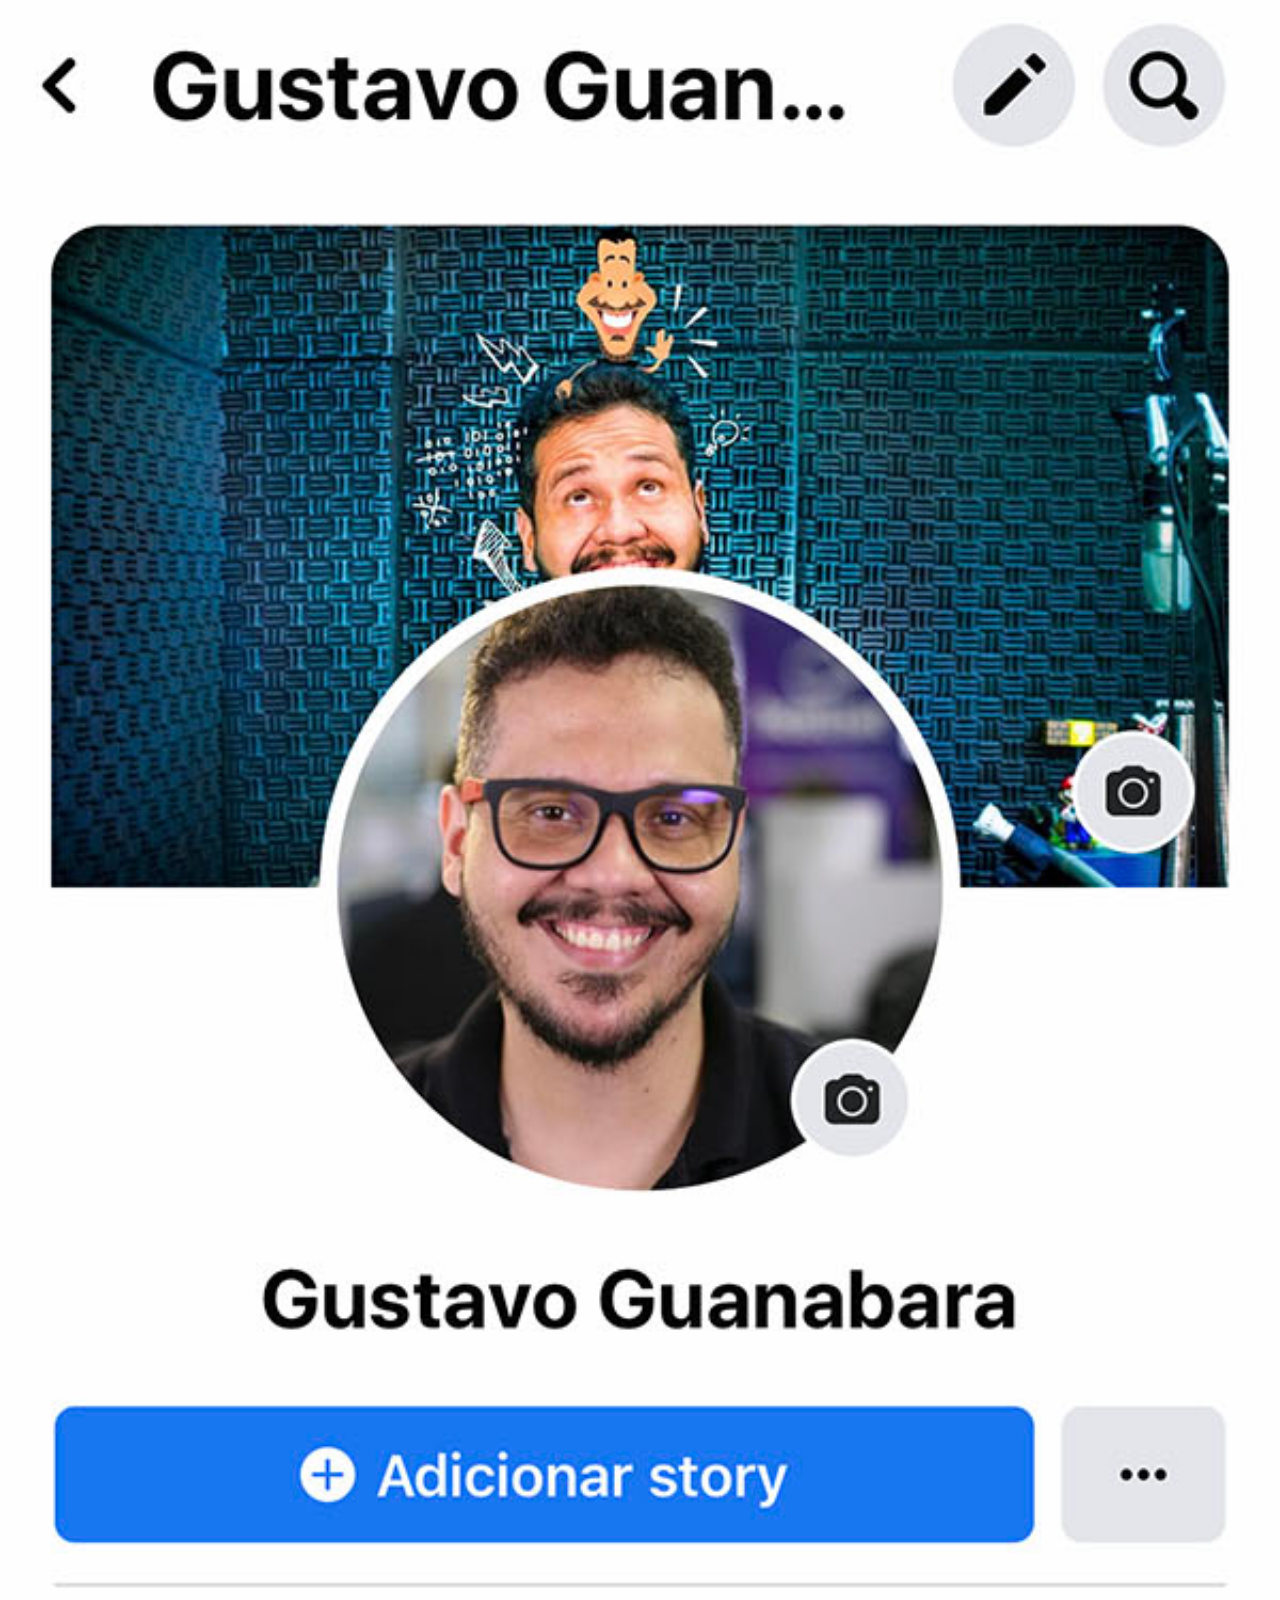
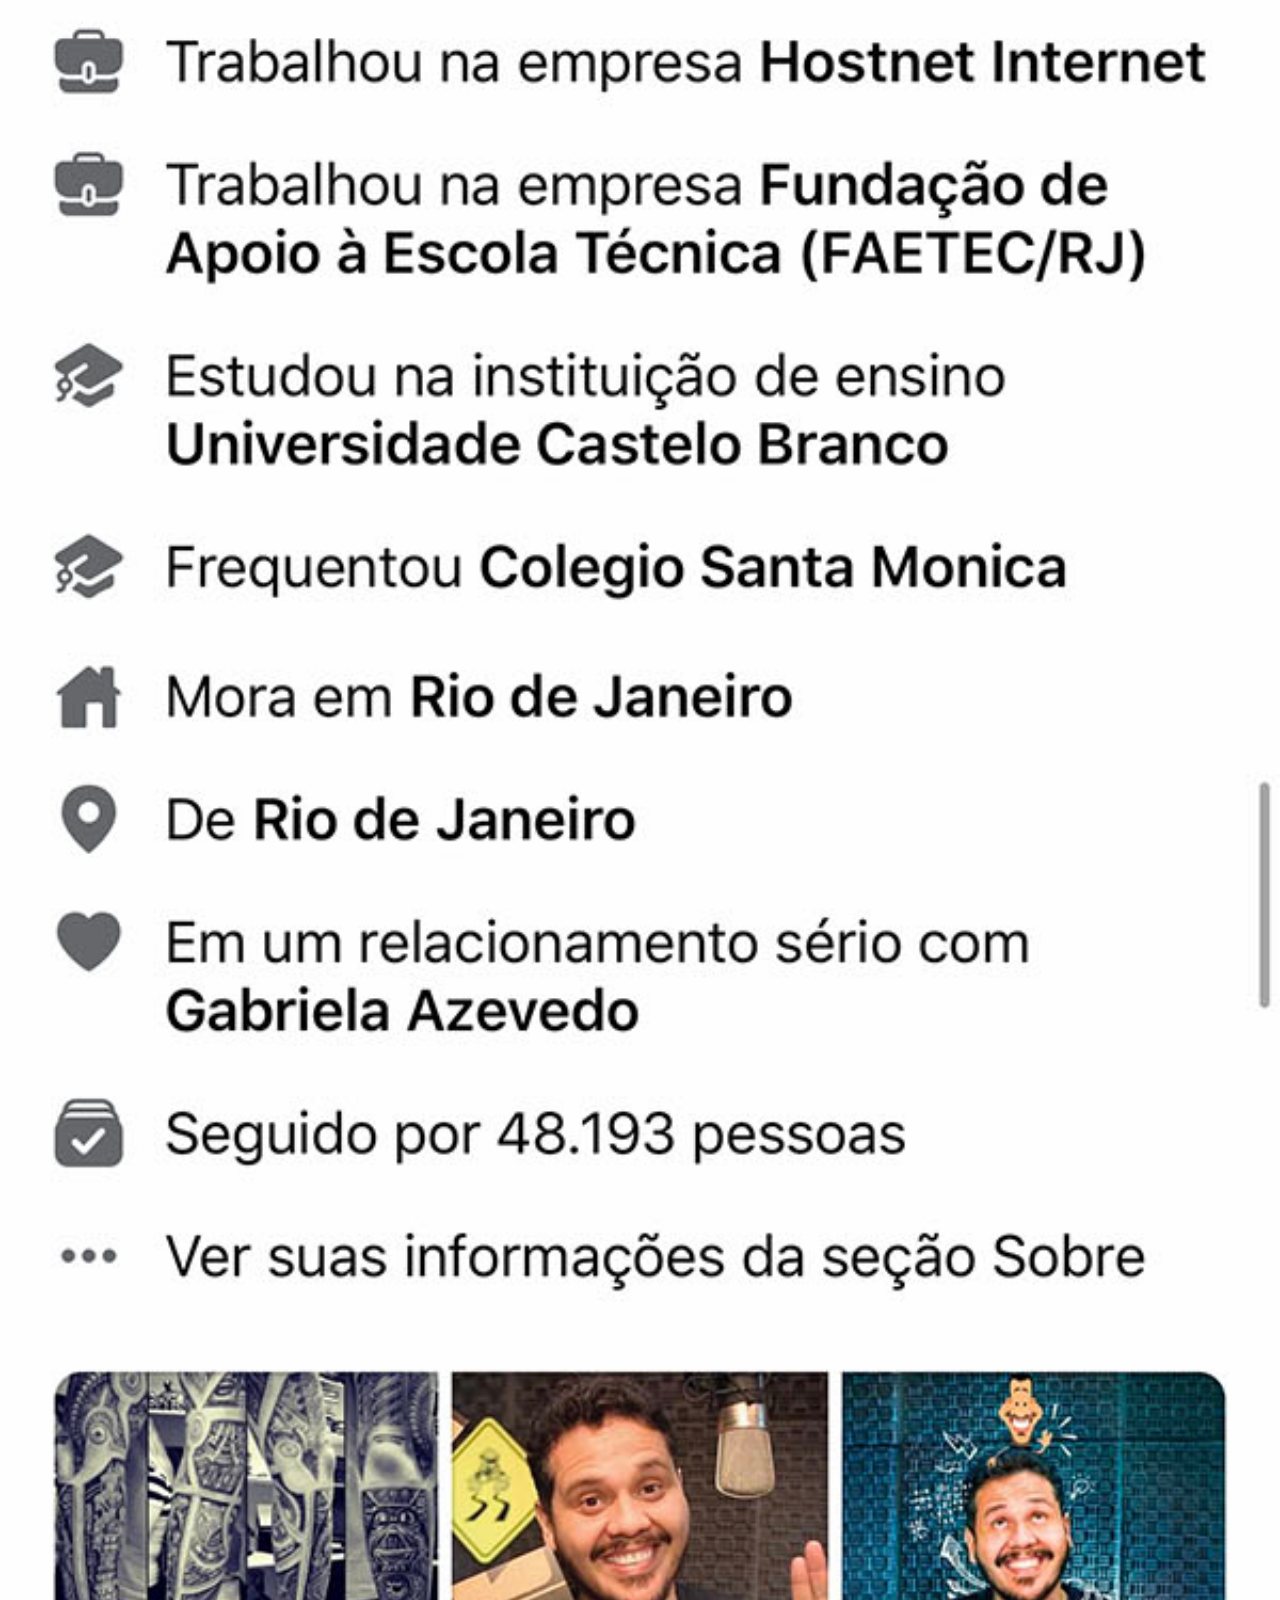
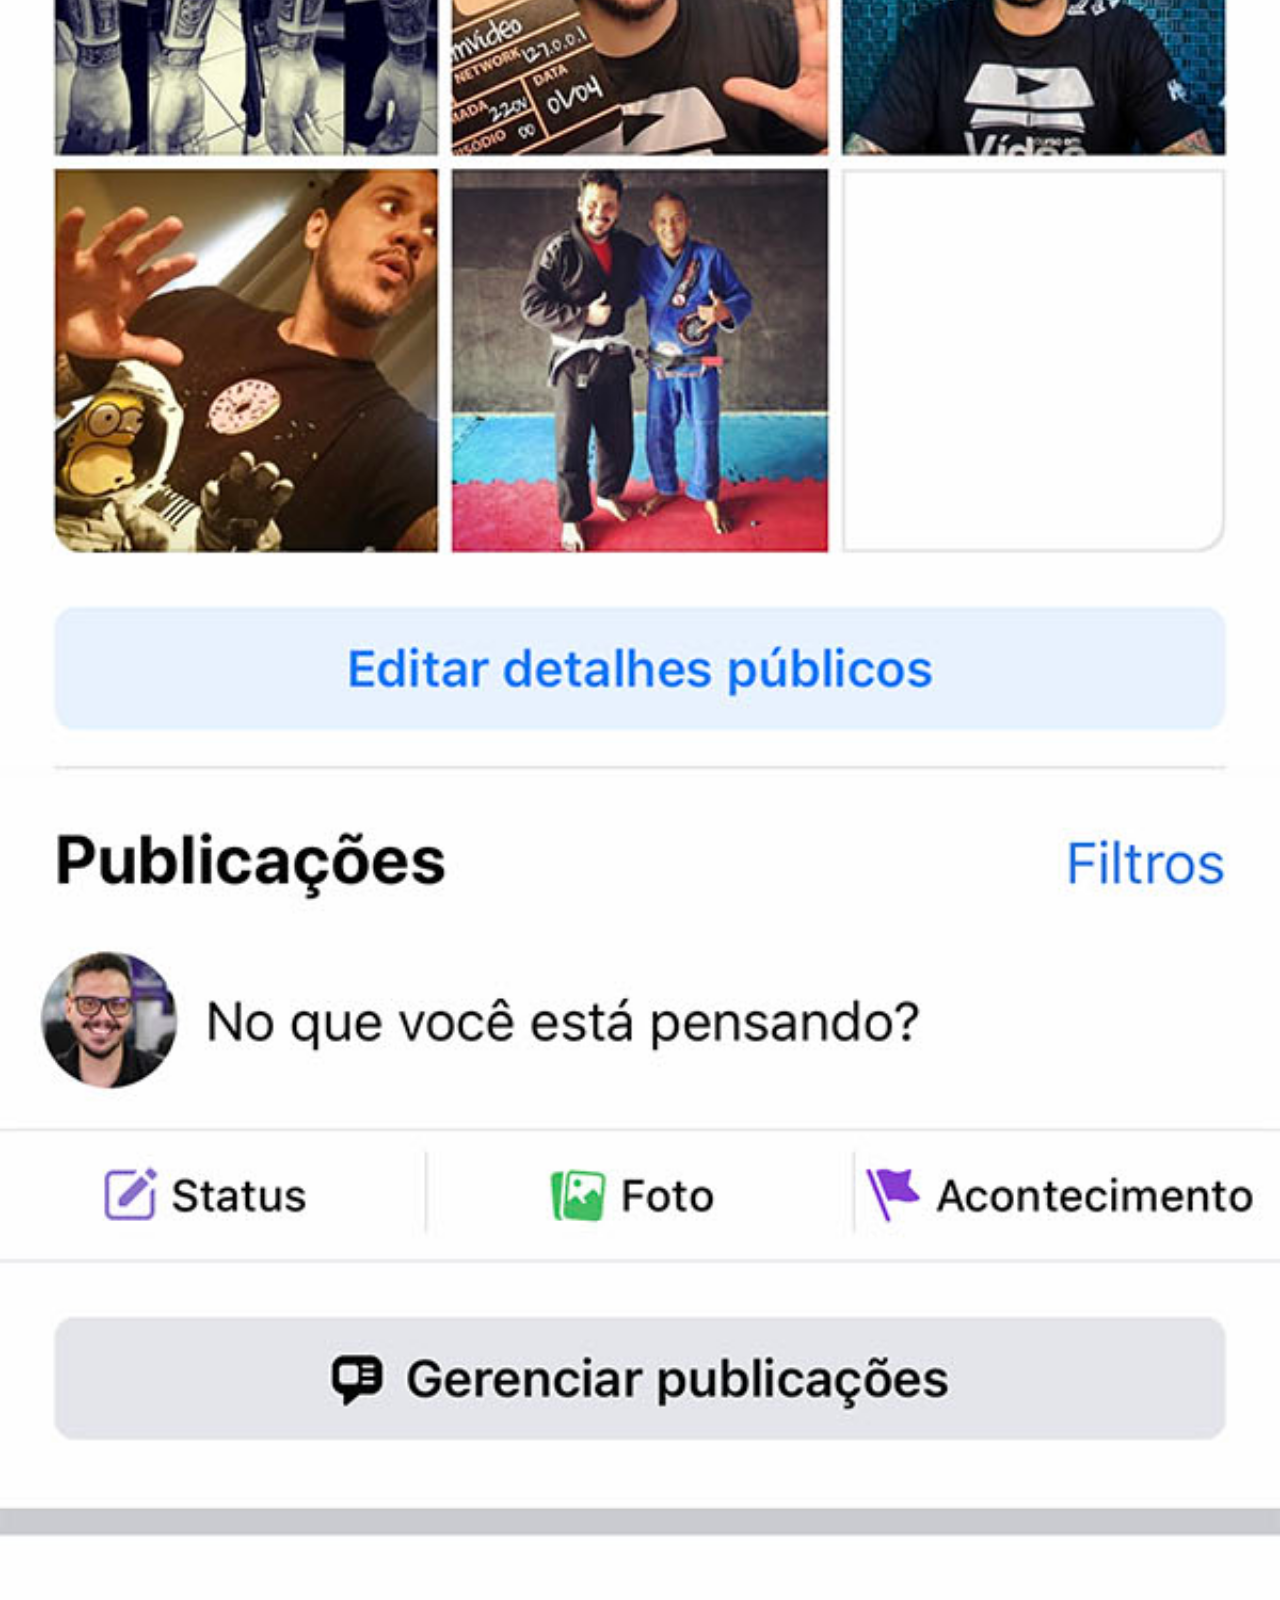
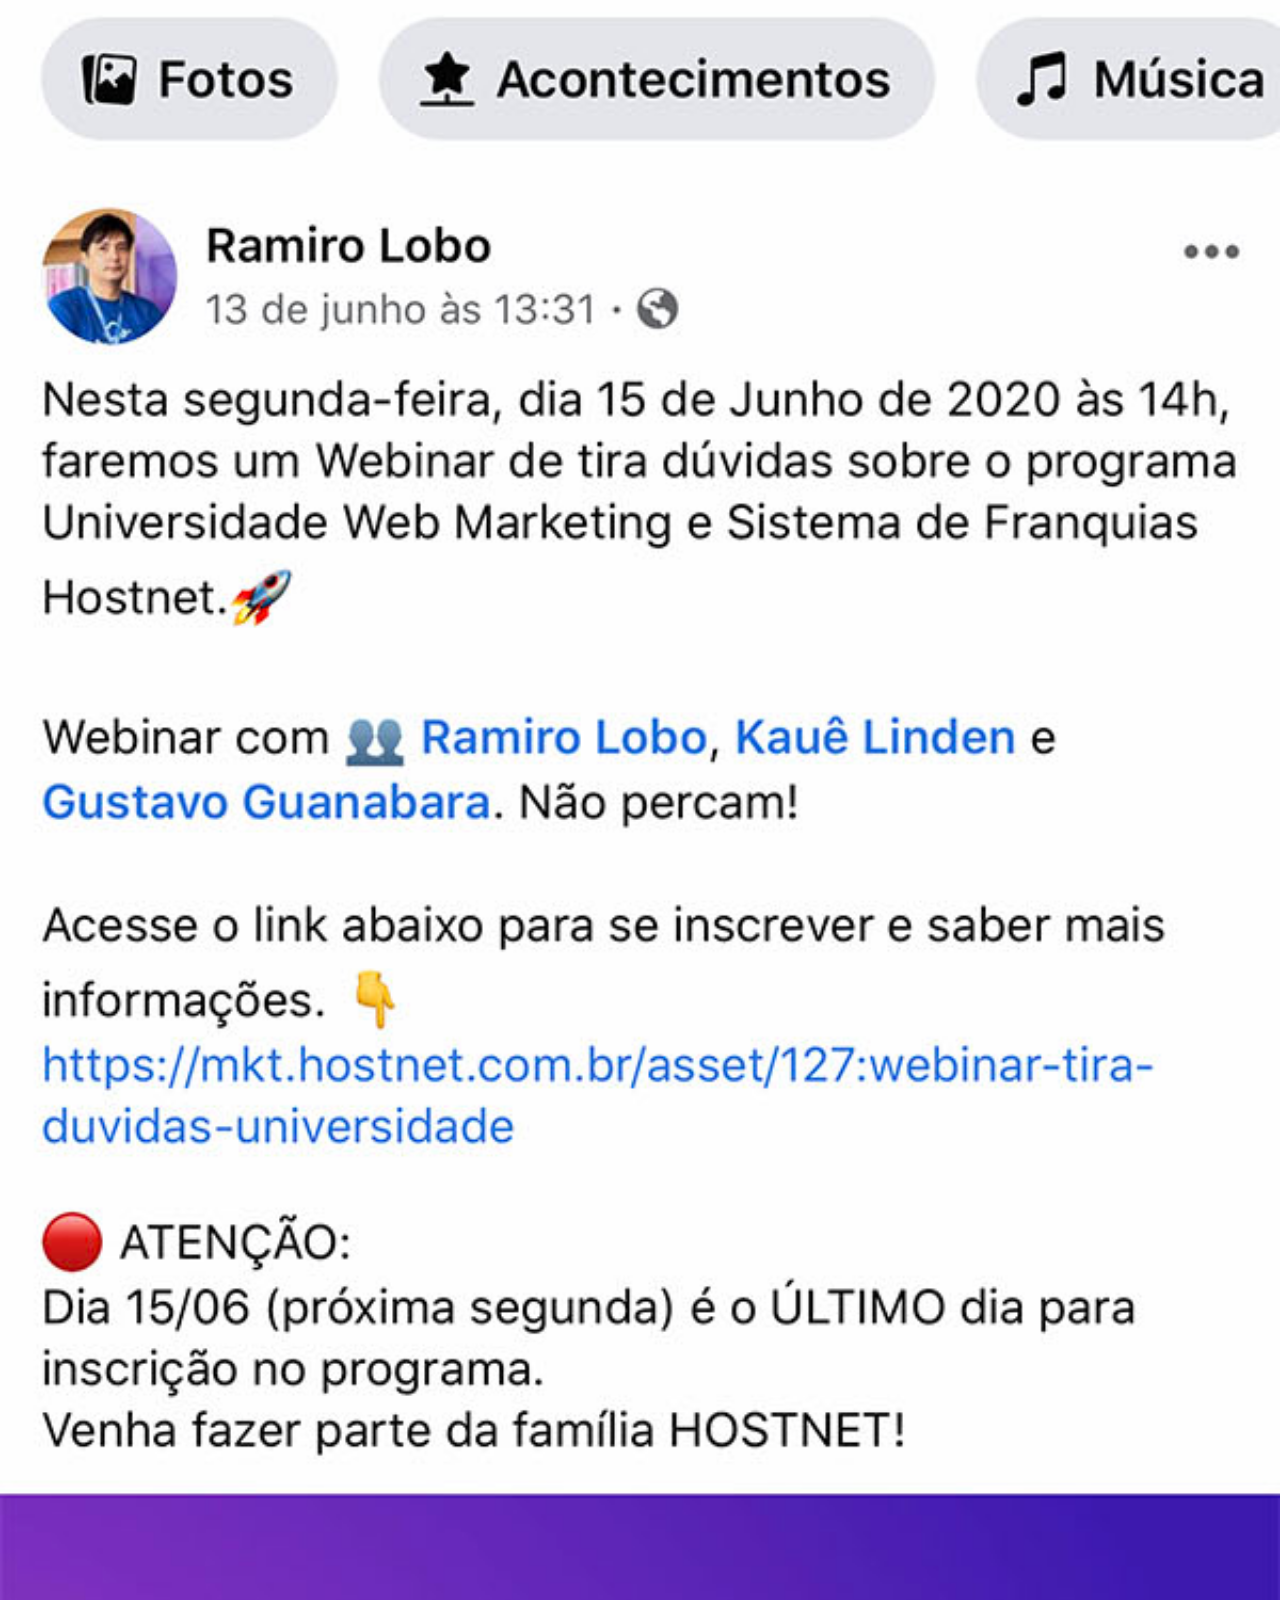
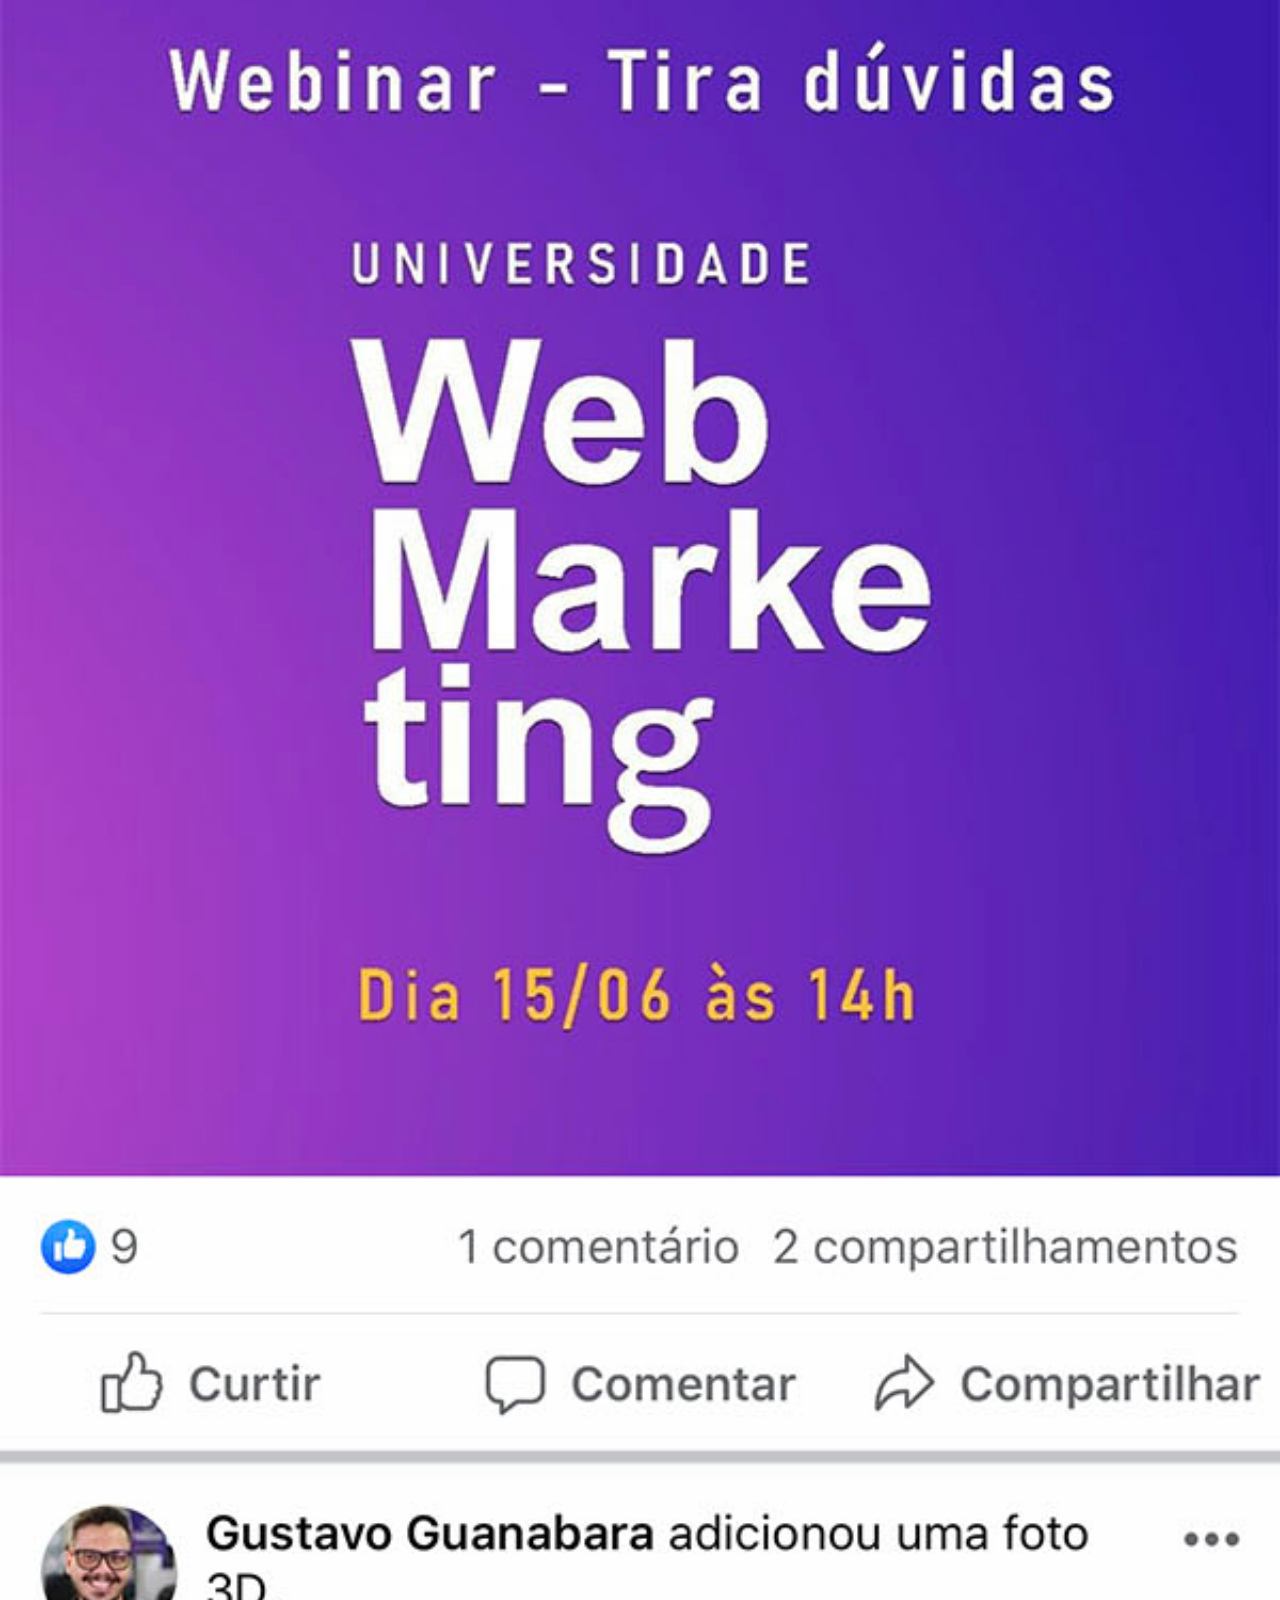
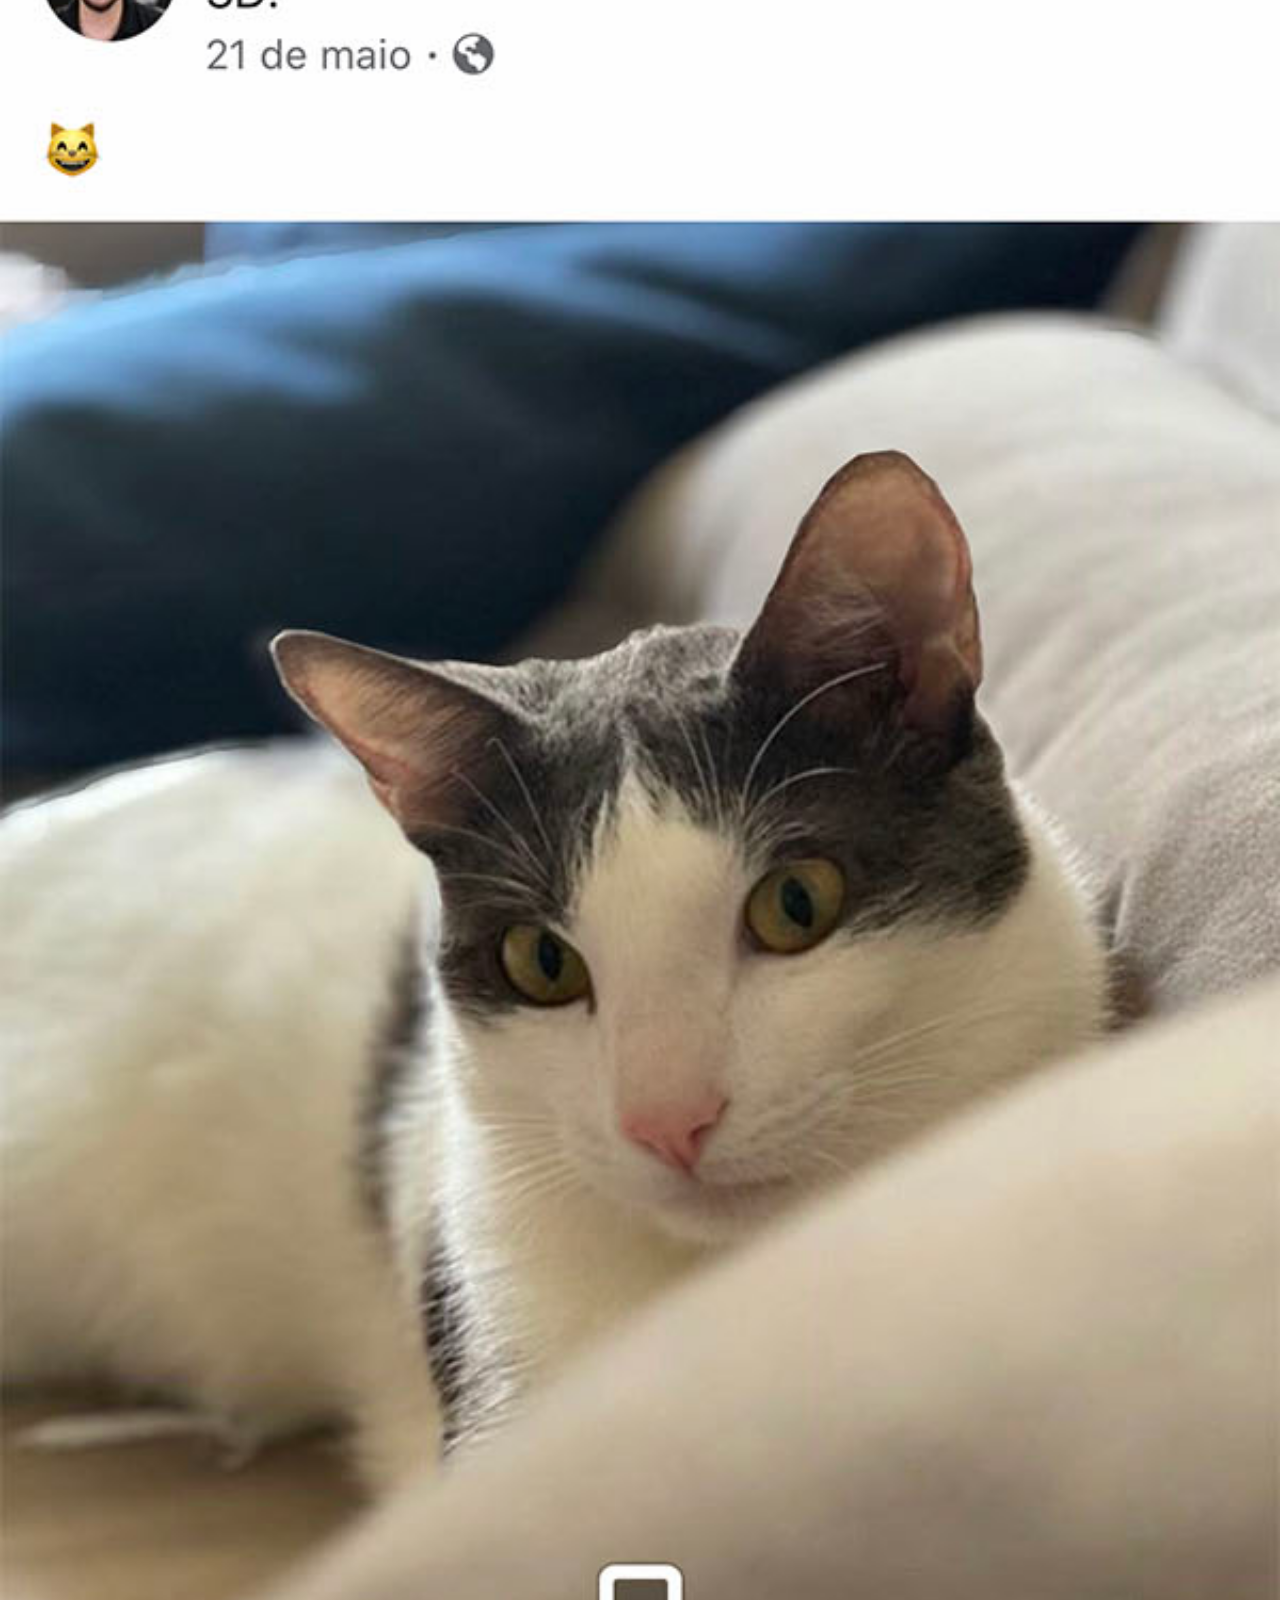
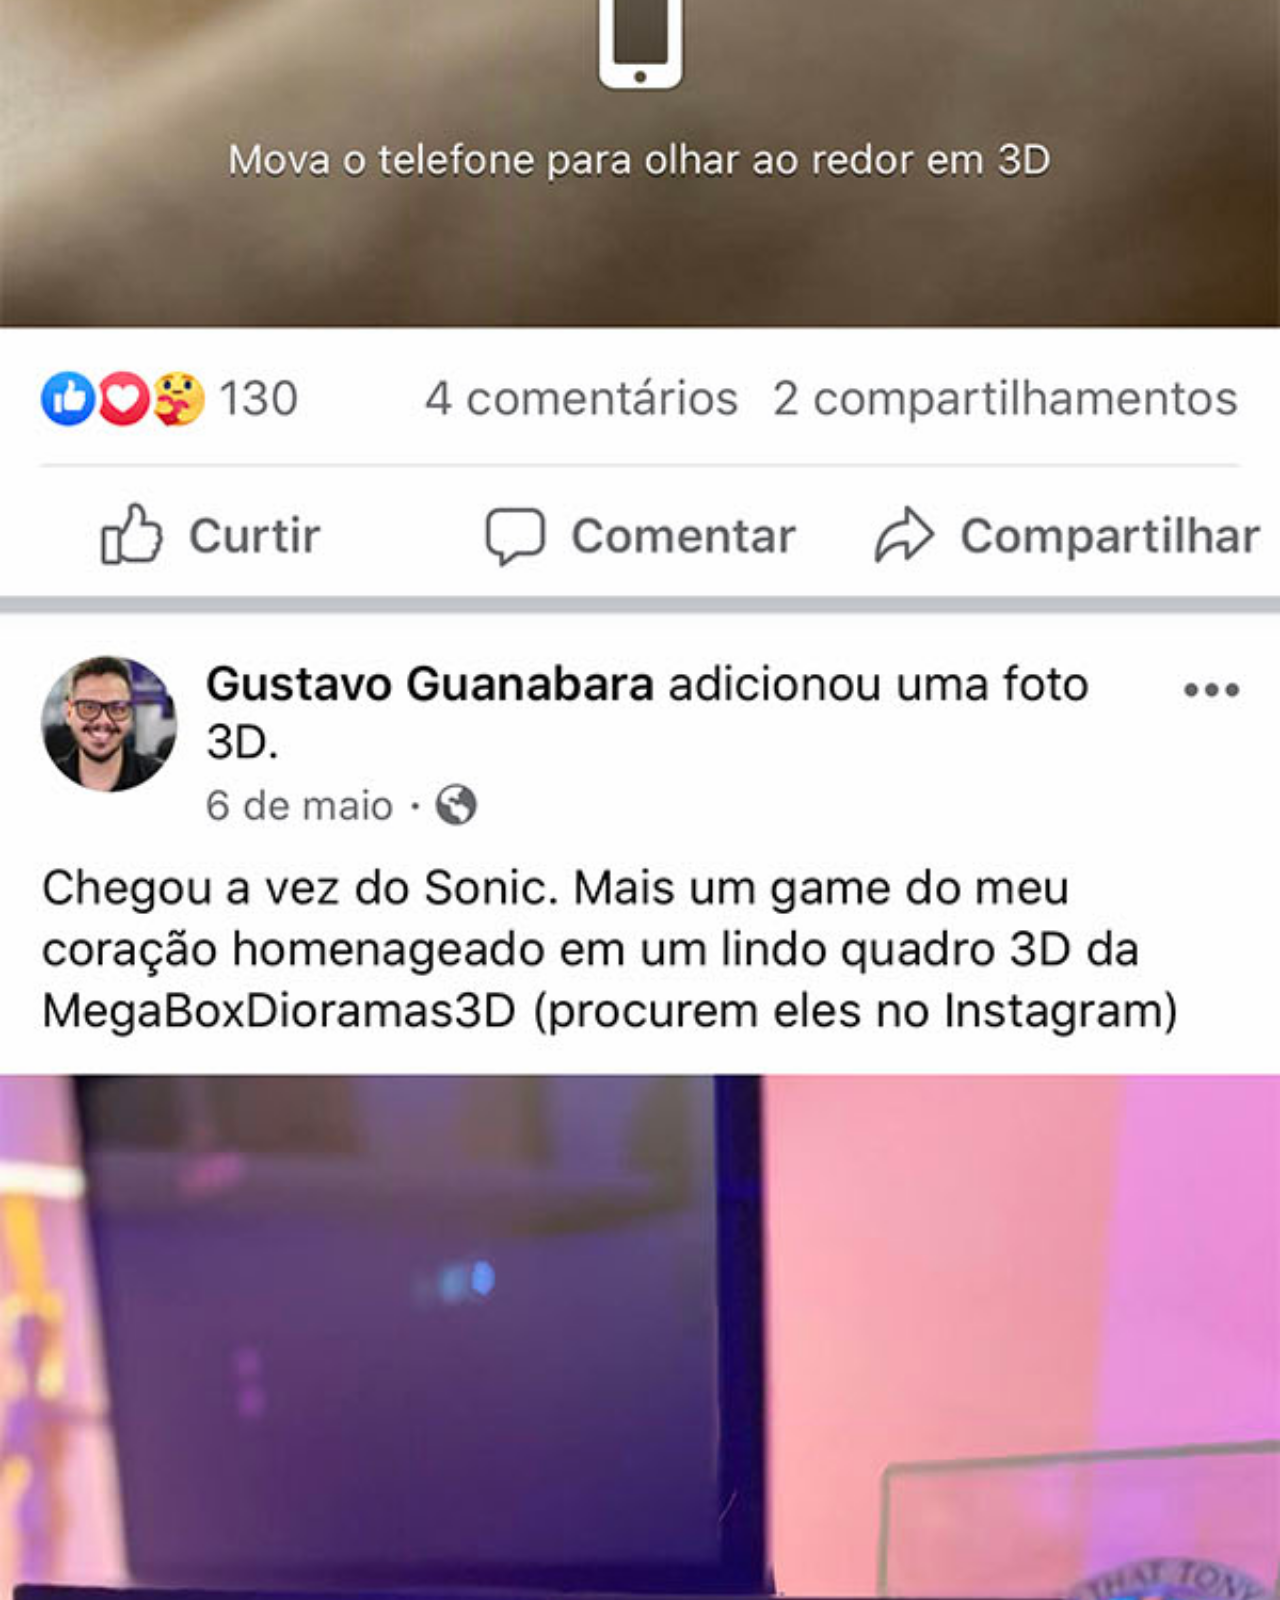
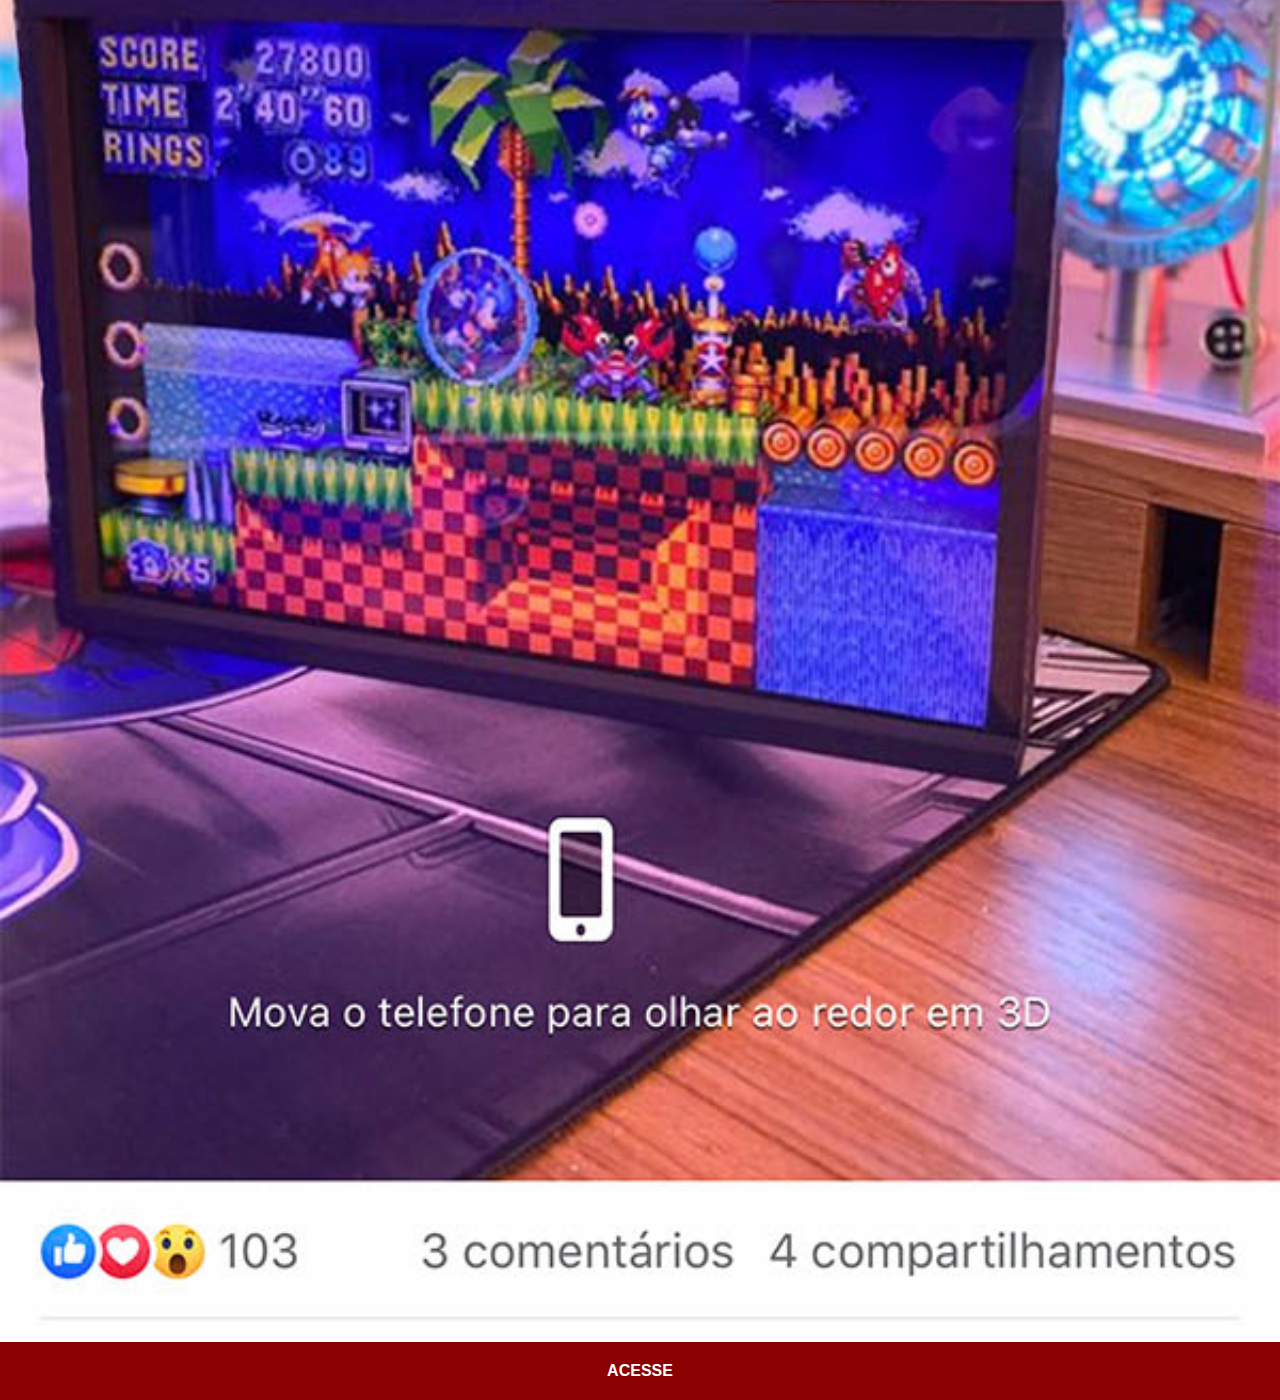
==== facebook.html @ fc01d0d8 "atualizando" ====
<!DOCTYPE html>
<html lang="pt-br">
<head>
    <meta charset="UTF-8">
    <meta name="viewport" content="width=device-width, initial-scale=1.0">
    <title>Facebook</title>
    <link rel="stylesheet" href="estilos/social.css">
</head>
<body>
    <img src="imagens/tela-facebook.jpg" alt="Facebook">
    <a href="https://www.facebook.com/gabrielcristian.moreira" target="_blank">ACESSE</a>
</body>
</html>
---- estilos/social.css ----
@charset "UTF-8";

*{
    margin: 0px;
    padding: 0px;
    font-family: Arial, Helvetica, sans-serif;
}

::-webkit-scrollbar{
    width: 0px;
    height: 0px;
}

img{
    width: 100vw;
}

a{
    display: block;
    background-color: darkred;
    color: white;
    padding: 20px;
    text-align: center;
    font-weight: bolder;
    text-decoration: none;
} 

a:hover{
    background-color: red;
}
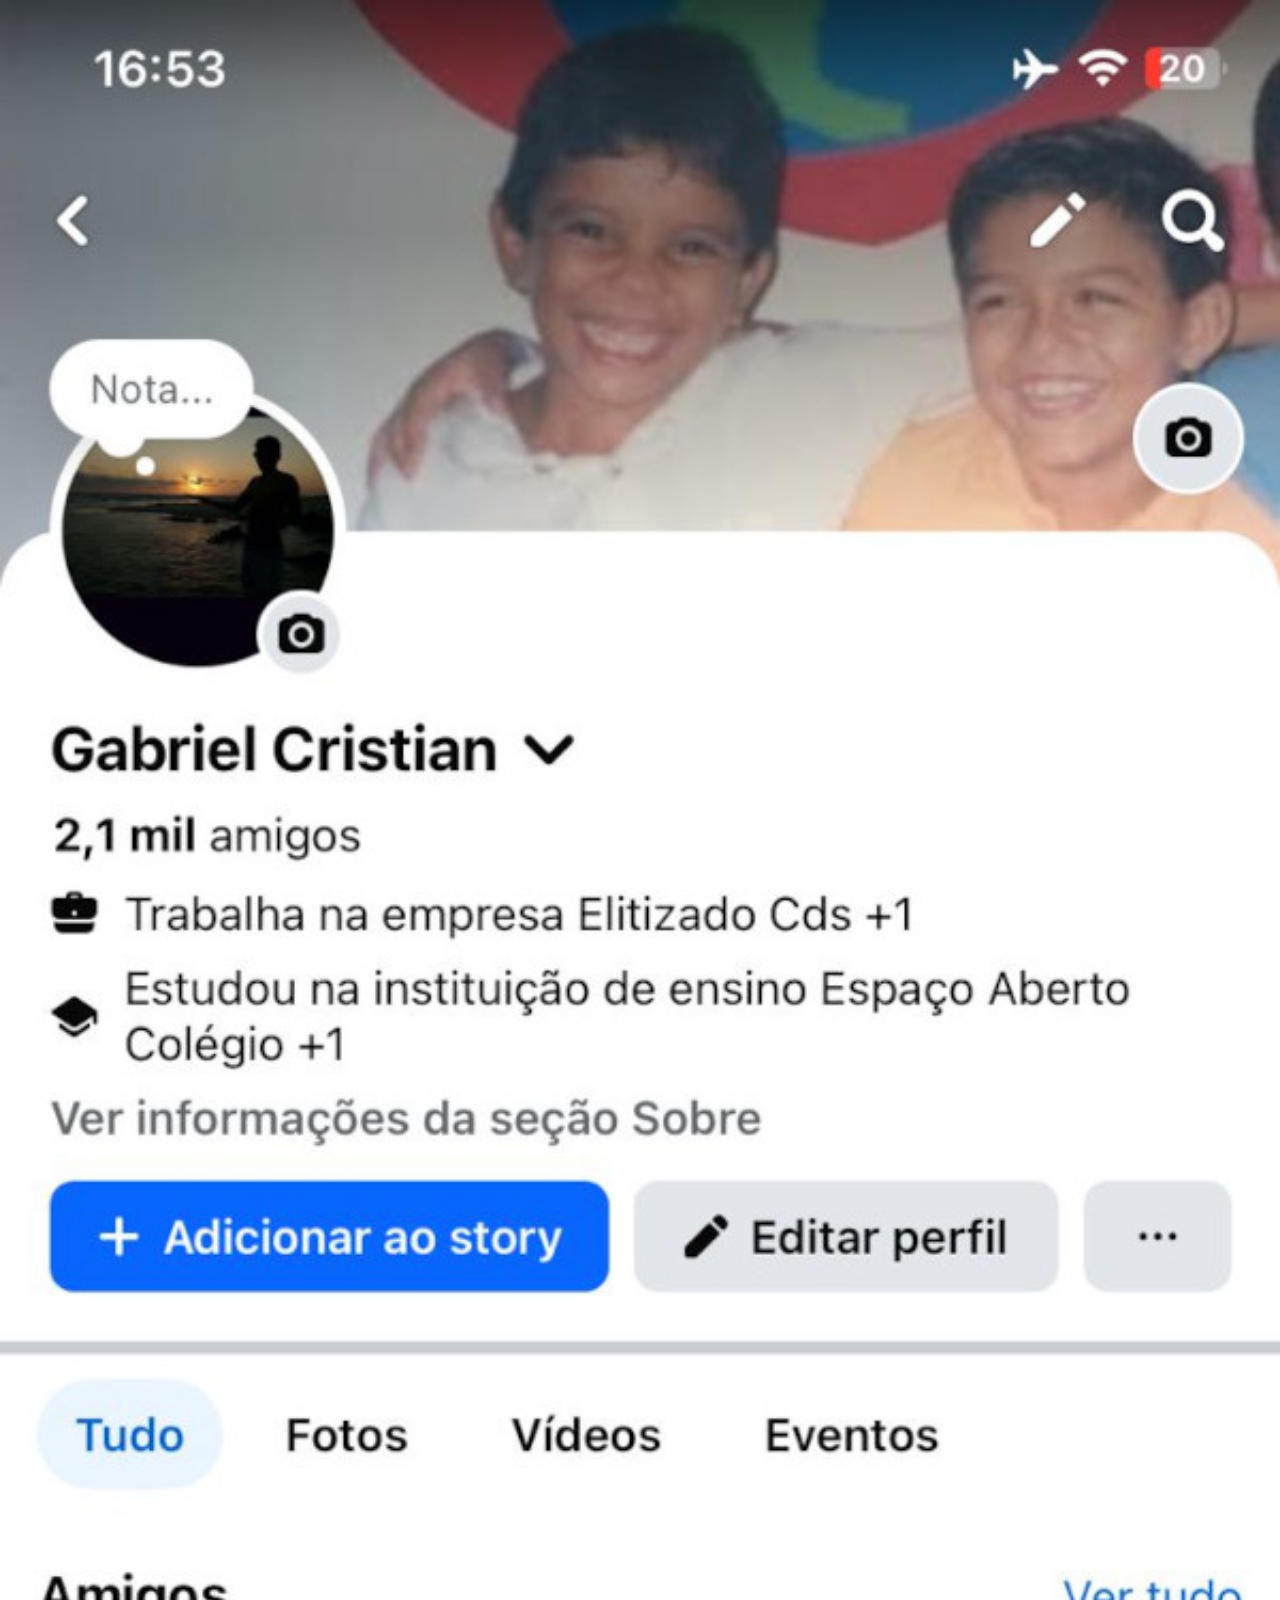
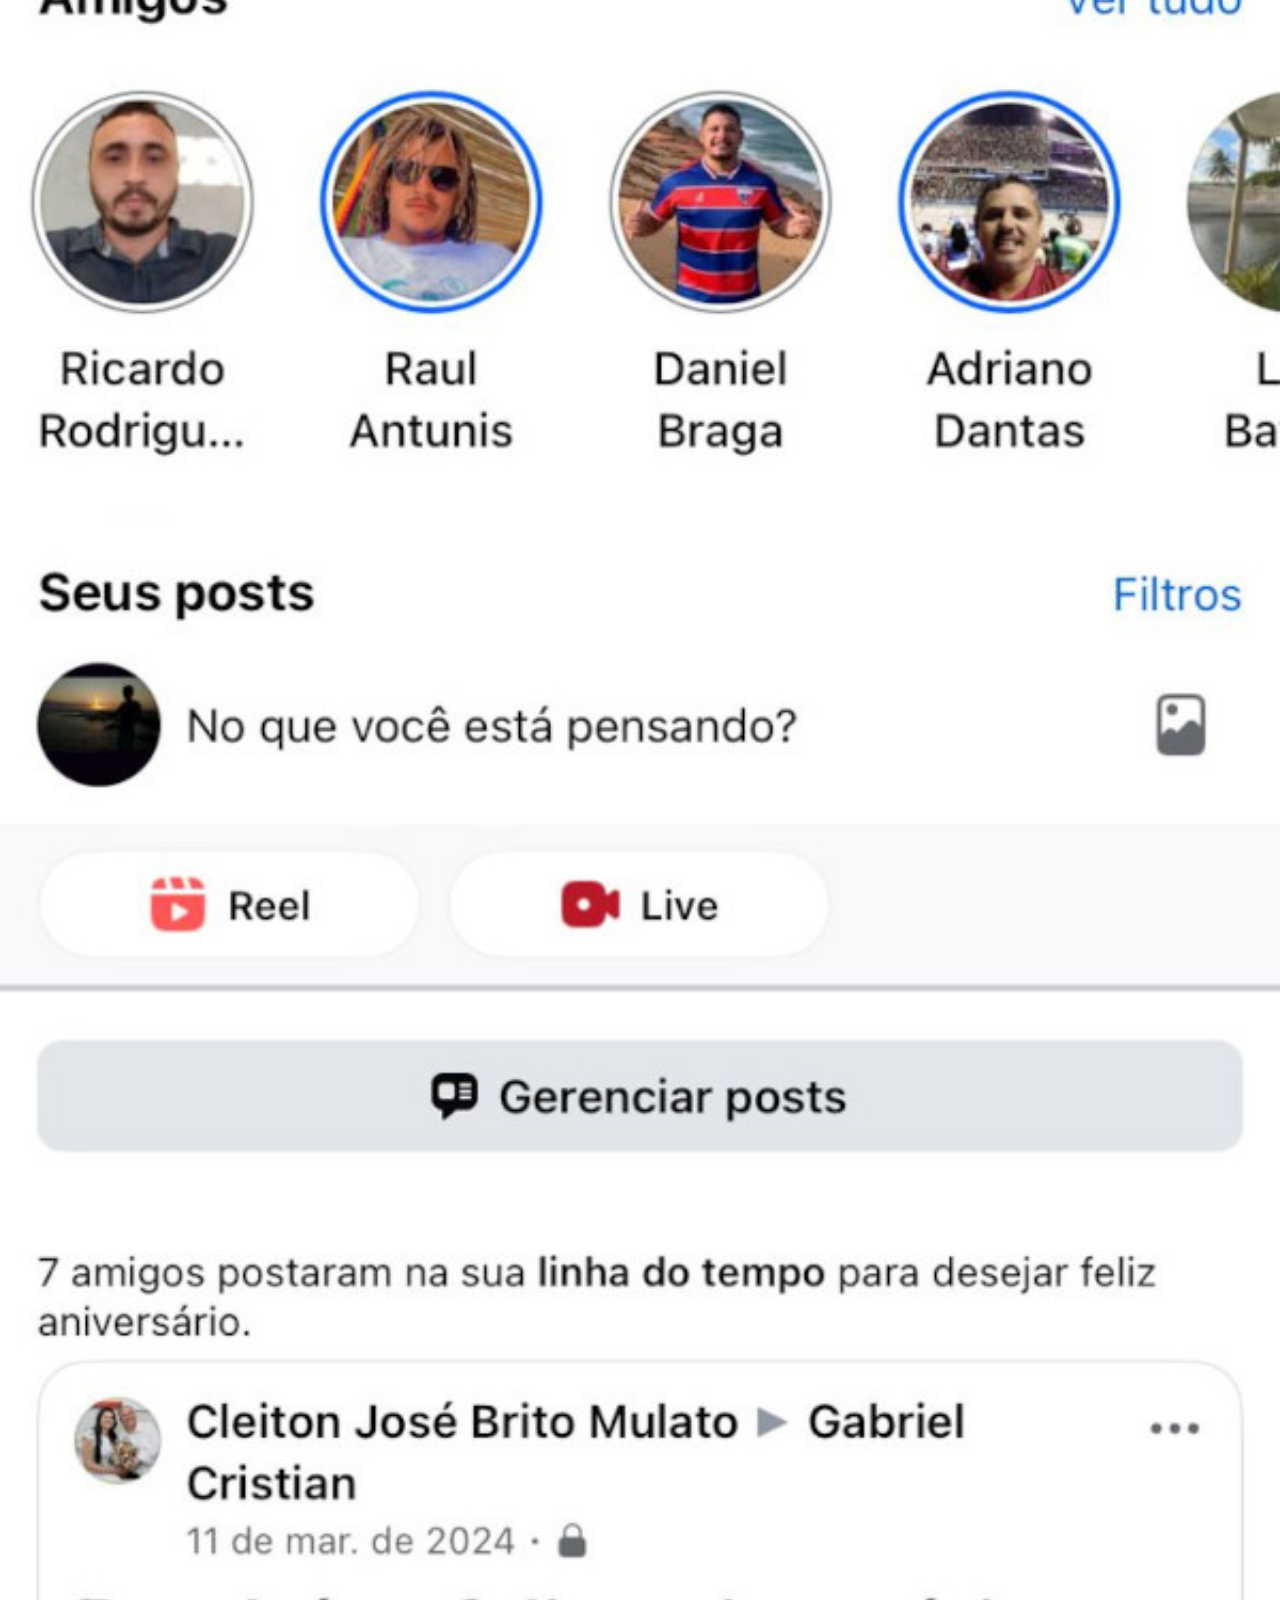
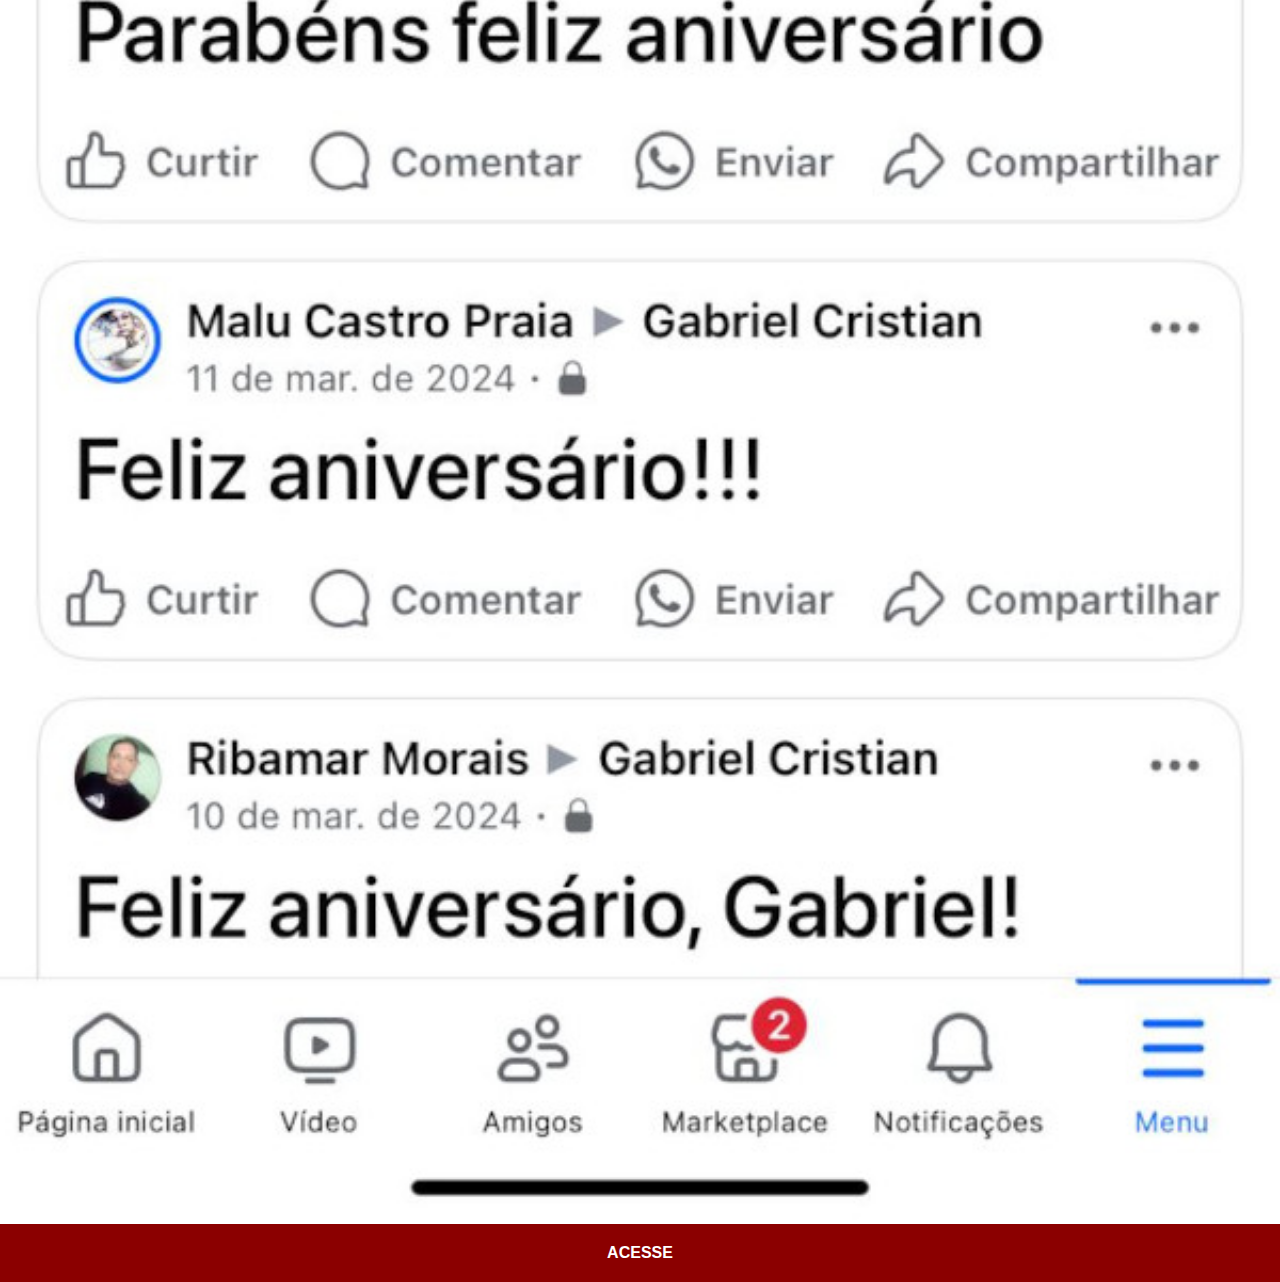
==== commit c2529848: "atualizando imagens do projeto" ====
--- a/facebook.html
+++ b/facebook.html
@@ -7,7 +7,7 @@
     <link rel="stylesheet" href="estilos/social.css">
 </head>
 <body>
-    <img src="imagens/tela-facebook.jpg" alt="Facebook">
+    <img src="imagens/01tela-facebook.jpg" alt="Facebook">
     <a href="https://www.facebook.com/gabrielcristian.moreira" target="_blank">ACESSE</a>
 </body>
 </html>